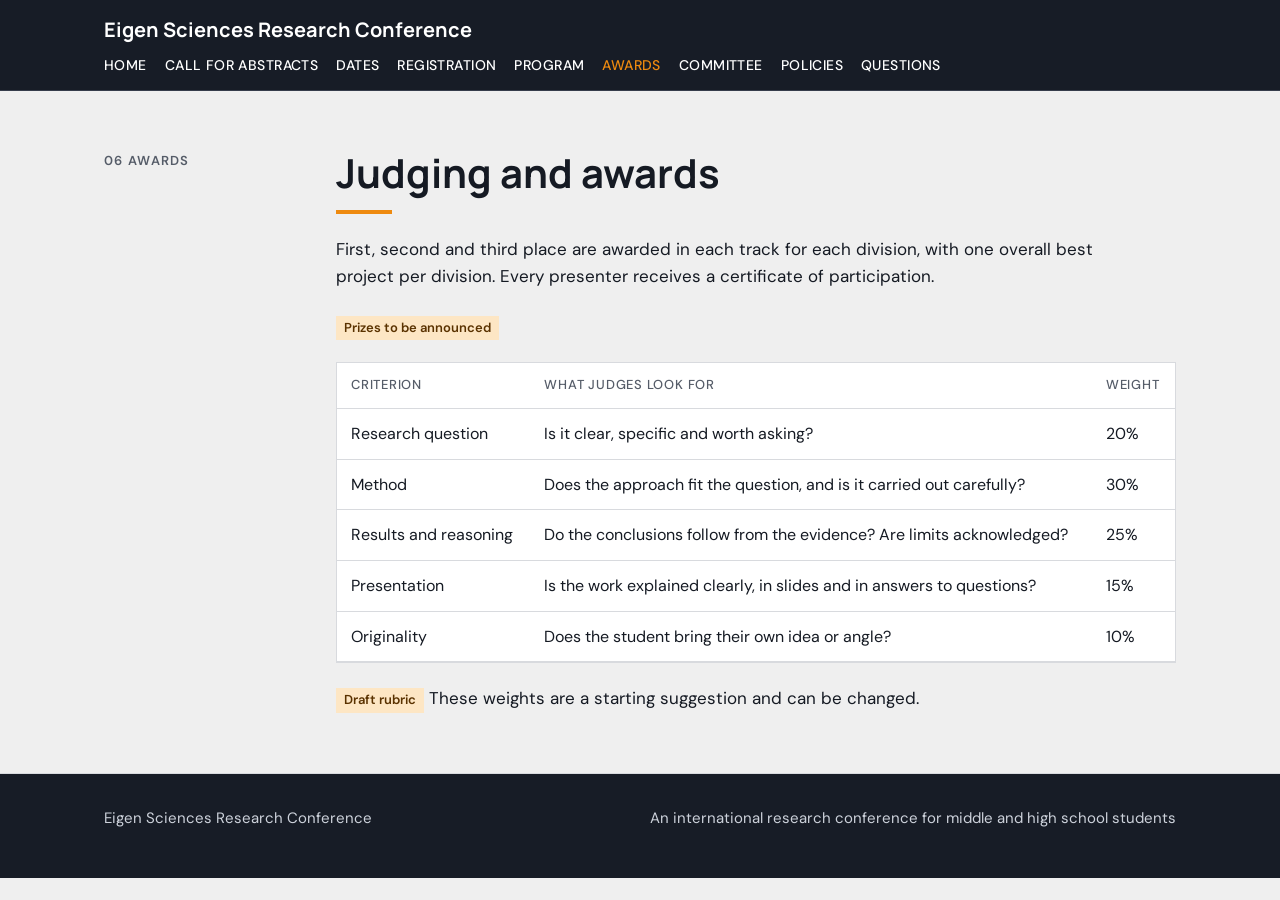
==== awards.html @ 2cbb4984 "Split the site into separate pages with clean addresses Co-Authored-By: Claude Fable 5.2 <noreply@an" ====
<!DOCTYPE html>
<html lang="en">
<head>
<meta charset="utf-8">
<meta name="viewport" content="width=device-width, initial-scale=1">
<title>Judging and awards | Eigen Sciences Research Conference</title>
<meta name="description" content="Judging criteria and awards at the Eigen Sciences Research Conference.">
<link rel="canonical" href="https://conference.eigensciences.com/awards">
<link rel="preconnect" href="https://fonts.googleapis.com">
<link rel="preconnect" href="https://fonts.gstatic.com" crossorigin>
<link href="https://fonts.googleapis.com/css2?family=DM+Sans:opsz,wght@9..40,400;9..40,500;9..40,600;9..40,700&family=Manrope:wght@500;700;800&display=swap" rel="stylesheet">
<link rel="stylesheet" href="style.css">
</head>
<body>

<header class="site band">
  <div class="wrap">
    <a class="brand" href="./">Eigen Sciences Research Conference</a>
    <nav aria-label="Sections">
      <a href="./">Home</a>
      <a href="call-for-abstracts">Call for abstracts</a>
      <a href="important-dates">Dates</a>
      <a href="registration">Registration</a>
      <a href="program">Program</a>
      <a href="awards" aria-current="page">Awards</a>
      <a href="committee">Committee</a>
      <a href="policies">Policies</a>
      <a href="questions">Questions</a>
    </nav>
  </div>
</header>

<main id="top">
  <section class="block" id="awards">
    <div class="wrap">
      <span class="label">06 Awards</span>
      <div class="content">
        <h2>Judging and awards</h2>
        <p>First, second and third place are awarded in each track for each division, with one overall best project per division. Every presenter receives a certificate of participation.</p>
        <p><span class="tba">Prizes to be announced</span></p>
        <div class="tablewrap">
          <table>
            <thead><tr><th>Criterion</th><th>What judges look for</th><th>Weight</th></tr></thead>
            <tbody>
              <tr><td>Research question</td><td>Is it clear, specific and worth asking?</td><td class="num">20%</td></tr>
              <tr><td>Method</td><td>Does the approach fit the question, and is it carried out carefully?</td><td class="num">30%</td></tr>
              <tr><td>Results and reasoning</td><td>Do the conclusions follow from the evidence? Are limits acknowledged?</td><td class="num">25%</td></tr>
              <tr><td>Presentation</td><td>Is the work explained clearly, in slides and in answers to questions?</td><td class="num">15%</td></tr>
              <tr><td>Originality</td><td>Does the student bring their own idea or angle?</td><td class="num">10%</td></tr>
            </tbody>
          </table>
        </div>
        <p><span class="tba">Draft rubric</span> These weights are a starting suggestion and can be changed.</p>
      </div>
    </div>
  </section>
</main>

<footer>
  <div class="wrap">
    <span>Eigen Sciences Research Conference</span>
    <span>An international research conference for middle and high school students</span>
  </div>
</footer>
</body>
</html>
---- style.css ----
/* Layout idea: matches eigensciences.com. Charcoal masthead with white type and an orange highlight, light gray page, white cards, square uppercase buttons. */
:root {
  color-scheme: light;
  --paper: #efefef;
  --surface: #ffffff;
  --ink: #151a23;
  --muted: #555c68;
  --rule: #d8dade;
  --accent: #ee8a0f;
  --accent-deep: #b96100;
  --accent-ink: #151a23;
  --marker: #fde6c4;
  --marker-ink: #5a3200;
  --display: "Manrope", "Segoe UI", Helvetica, Arial, sans-serif;
  --body: "DM Sans", "Segoe UI", Helvetica, Arial, sans-serif;
  --mono: "DM Sans", "Segoe UI", Helvetica, Arial, sans-serif;
}
/* Charcoal masthead for the header and hero */
.band {
  --paper: #171c26;
  --surface: #1f2632;
  --ink: #ffffff;
  --muted: #cdd2db;
  --rule: #363d4b;
  --accent-deep: #ee8a0f;
  background: var(--paper);
  color: var(--ink);
}

* { box-sizing: border-box; }
html { scroll-behavior: smooth; }
@media (prefers-reduced-motion: reduce) { html { scroll-behavior: auto; } }
body {
  margin: 0;
  background: var(--paper);
  color: var(--ink);
  font-family: var(--body);
  font-size: 17px;
  line-height: 1.6;
}
a { color: var(--accent-deep); }
a:focus-visible, button:focus-visible, summary:focus-visible {
  outline: 3px solid var(--marker);
  outline-offset: 3px;
}
h1, h2, h3 { font-family: var(--display); line-height: 1.12; text-wrap: balance; margin: 0; }
p { margin: 0; max-width: 65ch; }
.wrap { max-width: 1120px; margin: 0 auto; padding: 0 24px; }
.label {
  font-family: var(--body);
  font-size: 13px;
  font-weight: 600;
  letter-spacing: 0.1em;
  text-transform: uppercase;
  color: var(--muted);
}
.tba {
  display: inline-block;
  background: var(--marker);
  color: var(--marker-ink);
  font-family: var(--mono);
  font-size: 13px;
  font-weight: 600;
  padding: 2px 8px;
  border-radius: 0;
}

/* Header */
header.site { border-bottom: 1px solid var(--rule); position: sticky; top: 0; z-index: 5; }
header.site .wrap {
  display: flex;
  flex-wrap: wrap;
  align-items: center;
  justify-content: space-between;
  gap: 8px 24px;
  padding-top: 14px;
  padding-bottom: 14px;
}
.brand { font-family: var(--display); font-weight: 700; font-size: 20px; color: var(--ink); text-decoration: none; }
nav { display: flex; flex-wrap: wrap; gap: 4px 18px; }
nav a { color: var(--ink); text-decoration: none; font-size: 14px; font-weight: 500; text-transform: uppercase; letter-spacing: 0.03em; }
nav a:hover { color: var(--accent); }
nav a[aria-current="page"] { color: var(--accent); }
.is-hidden { display: none !important; }
html { scroll-padding-top: 80px; }

/* Hero */
.hero .wrap {
  display: grid;
  grid-template-columns: minmax(0, 1.3fr) minmax(0, 1fr);
  gap: 40px;
  align-items: center;
  padding-top: 56px;
  padding-bottom: 56px;
}
.hero h1 { font-size: clamp(38px, 5.4vw, 64px); font-weight: 500; letter-spacing: -0.02em; margin: 14px 0 20px; }
.hero h1 em { font-style: normal; font-weight: 800; color: var(--accent); }
.hero .lede { font-size: 20px; color: var(--muted); max-width: 54ch; }
.cta { display: flex; flex-wrap: wrap; gap: 12px; margin-top: 28px; }
.btn {
  display: inline-block;
  padding: 14px 26px;
  border-radius: 0;
  font-weight: 700;
  font-size: 14px;
  letter-spacing: 0.12em;
  text-transform: uppercase;
  text-decoration: none;
  border: 2px solid var(--accent);
}
.btn.primary { background: var(--accent); color: var(--accent-ink); }
.btn.ghost { color: var(--accent); }
.btn:hover { filter: brightness(1.08); }
figure { margin: 0; }
.figure { border: 1px solid var(--rule); background: var(--surface); border-radius: 0; padding: 12px; overflow: hidden; }
.figure img { display: block; width: 100%; height: auto; max-height: 560px; object-fit: cover; object-position: center 20%; }
.figure figcaption { font-family: var(--mono); font-size: 12px; color: var(--muted); padding-top: 8px; }

.facts {
  display: grid;
  grid-template-columns: repeat(4, minmax(0, 1fr));
  background: var(--surface);
}
.facts > div { padding: 22px 24px; border-left: 1px solid var(--rule); display: flex; flex-direction: column-reverse; gap: 4px; }
.facts > div:first-child { border-left: 0; }
.facts strong { font-family: var(--display); font-size: 21px; font-weight: 800; color: var(--accent-deep); line-height: 1.2; }
.facts .label { color: var(--ink); }

/* Sections */
section.block { border-bottom: 1px solid var(--rule); }
.content h2::after { content: ""; display: block; width: 56px; height: 4px; background: var(--accent); margin-top: 14px; }
footer { background: #171c26; }
footer .wrap { color: #cdd2db !important; }
section.block .wrap {
  display: grid;
  grid-template-columns: 200px minmax(0, 1fr);
  gap: 32px;
  padding-top: 60px;
  padding-bottom: 60px;
}
.content { display: flex; flex-direction: column; gap: 22px; }
.content h2 { font-size: clamp(28px, 3.4vw, 40px); font-weight: 700; }
.content h3.sub { font-size: 23px; font-weight: 700; margin-top: 10px; }

.grid { display: grid; gap: 16px; }
.grid.two { grid-template-columns: repeat(2, minmax(0, 1fr)); }
.grid.three { grid-template-columns: repeat(3, minmax(0, 1fr)); }
.card {
  background: var(--surface);
  border: 1px solid var(--rule);
  border-radius: 0;
  padding: 22px;
  display: flex;
  flex-direction: column;
  gap: 10px;
}
.card h3 { font-size: 20px; font-weight: 700; }
.card p { color: var(--muted); font-size: 16px; }
ul.plain { margin: 0; padding-left: 20px; color: var(--muted); font-size: 16px; display: flex; flex-direction: column; gap: 6px; max-width: 65ch; }

.fee { background: var(--surface); border: 1px solid var(--rule); border-top: 4px solid var(--accent); border-radius: 0; padding: 24px; display: grid; grid-template-columns: auto minmax(0, 1fr); gap: 8px 32px; align-items: center; }
.fee .price { font-family: var(--display); color: var(--accent); font-size: 60px; font-weight: 800; line-height: 1; font-variant-numeric: tabular-nums; }
.fee .price small { font-family: var(--mono); font-size: 14px; font-weight: 400; color: var(--muted); }
.fee p { color: var(--muted); }

ol.steps { list-style: none; margin: 0; padding: 0; display: flex; flex-direction: column; }
ol.steps li {
  display: grid;
  grid-template-columns: 72px minmax(0, 1fr);
  gap: 16px;
  padding: 18px 0;
  border-top: 1px solid var(--rule);
}
ol.steps li:last-child { border-bottom: 1px solid var(--rule); }
ol.steps .n { font-family: var(--body); font-size: 14px; font-weight: 700; text-transform: uppercase; letter-spacing: 0.06em; color: var(--accent-deep); padding-top: 4px; }
ol.steps h3 { font-size: 20px; font-weight: 700; margin-bottom: 4px; }
ol.steps p { color: var(--muted); font-size: 16px; }

.tablewrap { overflow-x: auto; background: var(--surface); border: 1px solid var(--rule); }
table { border-collapse: collapse; width: 100%; min-width: 460px; font-size: 16px; }
th, td { text-align: left; padding: 12px 14px; border-bottom: 1px solid var(--rule); vertical-align: top; }

th { font-family: var(--mono); font-size: 13px; letter-spacing: 0.06em; text-transform: uppercase; color: var(--muted); font-weight: 500; }
td.num { font-family: var(--mono); font-variant-numeric: tabular-nums; white-space: nowrap; }

details { border-top: 1px solid var(--rule); padding: 14px 0; }
details:last-of-type { border-bottom: 1px solid var(--rule); }
summary { cursor: pointer; font-weight: 600; font-size: 18px; }
details p { color: var(--muted); padding-top: 8px; }

.notice { background: var(--surface); border: 1px solid var(--rule); border-left: 4px solid var(--accent); border-radius: 0; padding: 22px; display: flex; flex-direction: column; gap: 10px; }

footer .wrap { padding-top: 32px; padding-bottom: 48px; display: flex; flex-wrap: wrap; gap: 8px 32px; justify-content: space-between; color: var(--muted); font-size: 15px; }

@media (max-width: 860px) {
  .hero .wrap { grid-template-columns: minmax(0, 1fr); padding-top: 40px; padding-bottom: 40px; }
  .figure { max-width: 400px; }
  .facts { grid-template-columns: repeat(2, minmax(0, 1fr)); }
  .facts > div:nth-child(3) { border-left: 0; }
  .facts > div:nth-child(n+3) { border-top: 1px solid var(--rule); }
  section.block .wrap { grid-template-columns: minmax(0, 1fr); gap: 12px; padding-top: 44px; padding-bottom: 44px; }
  .grid.three { grid-template-columns: repeat(2, minmax(0, 1fr)); }
}
@media (max-width: 520px) {
  .wrap { padding: 0 16px; }
  .grid.two, .grid.three, .facts, .fee { grid-template-columns: minmax(0, 1fr); }
  .facts > div { border-top: 1px solid var(--rule); border-left: 0; }
  .facts > div:first-child { border-top: 0; }
}
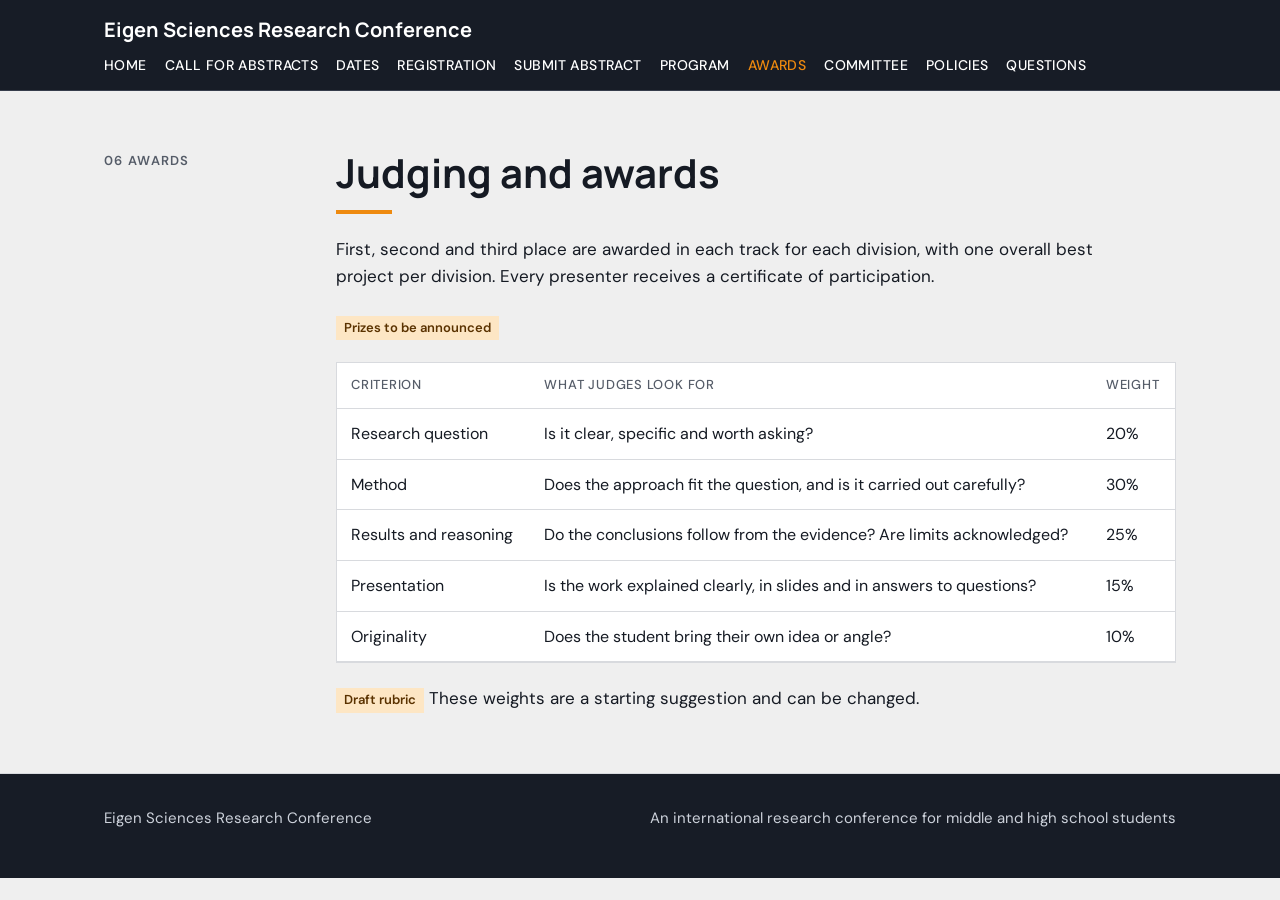
==== commit 398b287f: "Add abstract submission form with payment step, full dates page, waiver instructions Co-Authored-By:" ====
--- a/awards.html
+++ b/awards.html
@@ -21,6 +21,7 @@
       <a href="call-for-abstracts">Call for abstracts</a>
       <a href="important-dates">Dates</a>
       <a href="registration">Registration</a>
+      <a href="submit-abstract">Submit abstract</a>
       <a href="program">Program</a>
       <a href="awards" aria-current="page">Awards</a>
       <a href="committee">Committee</a>
--- a/style.css
+++ b/style.css
@@ -207,3 +207,21 @@
   .facts > div { border-top: 1px solid var(--rule); border-left: 0; }
   .facts > div:first-child { border-top: 0; }
 }
+
+/* Submission form */
+.sub-form { display: flex; flex-direction: column; gap: 24px; max-width: 760px; }
+.sub-form fieldset { border: 1px solid var(--rule); background: var(--surface); padding: 22px; margin: 0; display: flex; flex-direction: column; gap: 16px; min-width: 0; }
+.sub-form legend { font-family: var(--display); font-weight: 800; font-size: 20px; padding: 0 8px; }
+.sub-form label { display: flex; flex-direction: column; gap: 6px; font-weight: 600; font-size: 15px; }
+.sub-form label small { font-weight: 400; color: var(--muted); font-size: 14px; }
+.sub-form input[type="text"], .sub-form input[type="email"], .sub-form select, .sub-form textarea { font: inherit; font-weight: 400; color: var(--ink); background: #fff; border: 1px solid #9aa1ad; border-radius: 0; padding: 10px 12px; width: 100%; }
+.sub-form input:focus-visible, .sub-form select:focus-visible, .sub-form textarea:focus-visible { outline: 3px solid var(--accent); outline-offset: 1px; }
+.sub-form textarea { resize: vertical; line-height: 1.5; }
+.sub-form .row.two { display: grid; grid-template-columns: repeat(2, minmax(0, 1fr)); gap: 16px; }
+.sub-form label.check { flex-direction: row; align-items: flex-start; gap: 10px; font-weight: 400; }
+.sub-form label.check input { margin-top: 5px; width: 18px; height: 18px; flex: none; accent-color: var(--accent-deep); }
+.sub-form .hint, .sub-form .count { color: var(--muted); font-size: 14px; margin: 0; }
+.sub-form .count { margin-top: -8px; font-variant-numeric: tabular-nums; }
+.sub-form .count.over, .form-error { color: #a4161a; font-weight: 600; }
+.sub-form button.btn { cursor: pointer; font-family: var(--body); align-self: flex-start; }
+@media (max-width: 520px) { .sub-form .row.two { grid-template-columns: minmax(0, 1fr); } }
